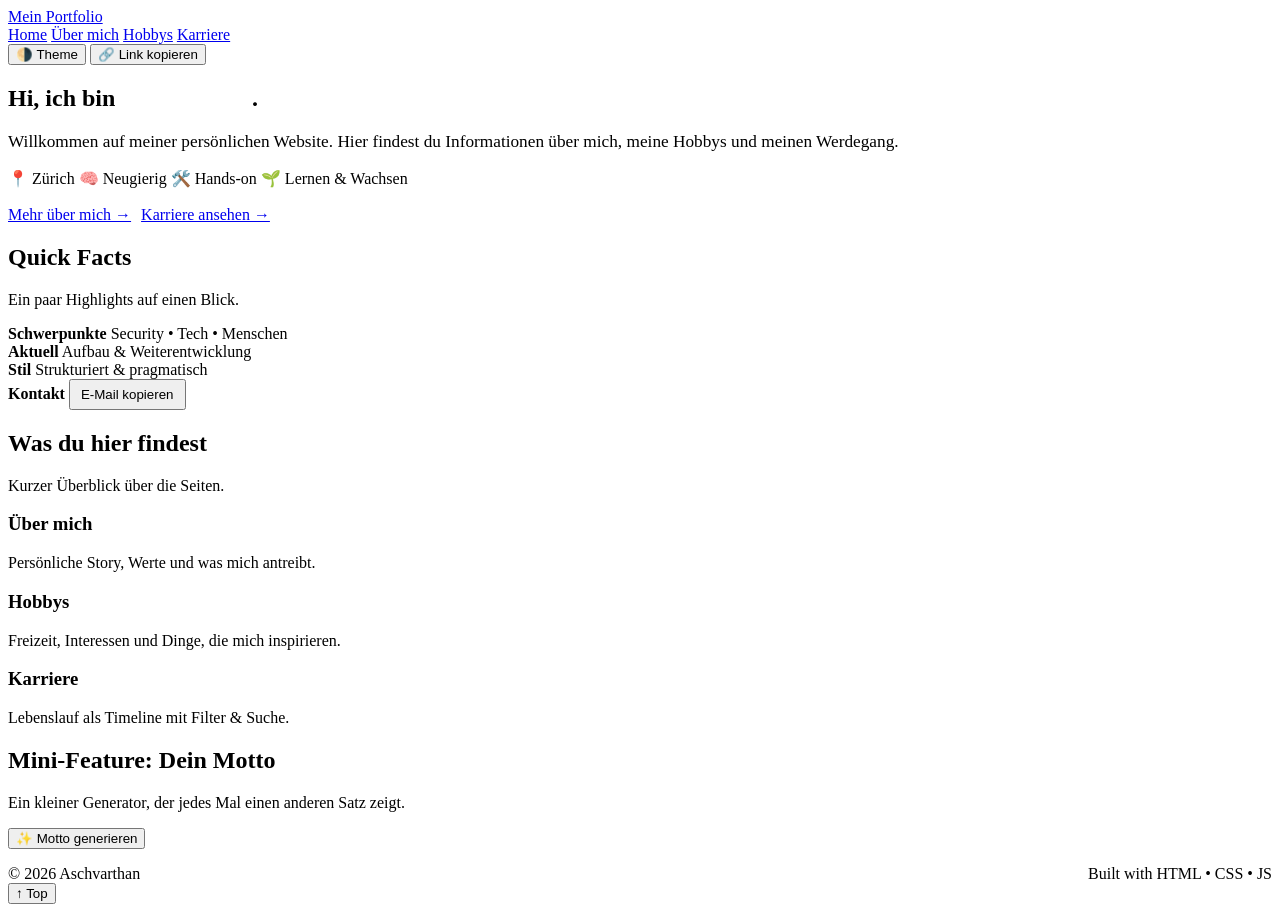
==== index.html @ a68a1aed "index.html" ====
<!doctype html>
<html lang="de-CH" data-theme="dark">
<head>
  <meta charset="utf-8" />
  <meta name="viewport" content="width=device-width, initial-scale=1" />
  <title>Portfolio • Start</title>
  <link rel="stylesheet" href="assets/styles.css" />
</head>
<body>
  <div id="progress" class="progress"></div>

  <header class="nav">
    <div class="container nav-inner">
      <a class="brand" href="index.html" aria-label="Startseite">
        <span class="dot"></span>
        <span>Mein Portfolio</span>
      </a>

      <nav class="nav-links" aria-label="Navigation">
        <a data-nav href="index.html">Home</a>
        <a data-nav href="about.html">Über mich</a>
        <a data-nav href="hobbies.html">Hobbys</a>
        <a data-nav href="career.html">Karriere</a>
      </nav>

      <div class="nav-actions">
        <button class="btn" type="button" onclick="toggleTheme()">🌗 <span>Theme</span></button>
        <button class="btn" type="button" onclick="copyText(location.href)">🔗 <span>Link kopieren</span></button>
      </div>
    </div>
  </header>

  <main class="container">
    <section class="hero">
      <div class="hero-grid">
        <div class="card">
          <div class="card-pad">
            <h1>Hi, ich bin <span style="background:linear-gradient(90deg,var(--brand),var(--brand2)); -webkit-background-clip:text; background-clip:text; color:transparent;">Aschvarthan</span>.</h1>
            <p style="font-size:1.08rem; margin-top:.9rem;">
              Willkommen auf meiner persönlichen Website. Hier findest du Informationen über mich,
              meine Hobbys und meinen Werdegang.
            </p>

            <div class="badges">
              <span class="badge">📍 Zürich</span>
              <span class="badge">🧠 Neugierig</span>
              <span class="badge">🛠️ Hands-on</span>
              <span class="badge">🌱 Lernen & Wachsen</span>
            </div>

            <div style="display:flex; gap:10px; flex-wrap:wrap; margin-top:18px;">
              <a class="btn" href="about.html">Mehr über mich →</a>
              <a class="btn" href="career.html">Karriere ansehen →</a>
            </div>
          </div>
        </div>

        <aside class="card">
          <div class="card-pad">
            <h2>Quick Facts</h2>
            <p>Ein paar Highlights auf einen Blick.</p>
            <div class="kpis">
              <div class="kpi">
                <strong>Schwerpunkte</strong>
                <span>Security • Tech • Menschen</span>
              </div>
              <div class="kpi">
                <strong>Aktuell</strong>
                <span>Aufbau & Weiterentwicklung</span>
              </div>
              <div class="kpi">
                <strong>Stil</strong>
                <span>Strukturiert & pragmatisch</span>
              </div>
              <div class="kpi">
                <strong>Kontakt</strong>
                <span><button class="btn" style="padding:6px 10px;" onclick="copyText('aschvarthan.ponniah@securitas.ch')">E-Mail kopieren</button></span>
              </div>
            </div>
          </div>
        </aside>
      </div>
    </section>

    <section class="section">
      <h2>Was du hier findest</h2>
      <p>Kurzer Überblick über die Seiten.</p>

      <div class="grid-3">
        <div class="item">
          <h3>Über mich</h3>
          <p>Persönliche Story, Werte und was mich antreibt.</p>
        </div>
        <div class="item">
          <h3>Hobbys</h3>
          <p>Freizeit, Interessen und Dinge, die mich inspirieren.</p>
        </div>
        <div class="item">
          <h3>Karriere</h3>
          <p>Lebenslauf als Timeline mit Filter & Suche.</p>
        </div>
      </div>
    </section>

    <section class="section">
      <div class="card">
        <div class="card-pad">
          <h2>Mini-Feature: Dein Motto</h2>
          <p>Ein kleiner Generator, der jedes Mal einen anderen Satz zeigt.</p>
          <button class="btn" type="button" id="mottoBtn">✨ Motto generieren</button>
          <p id="mottoOut" style="margin-top:12px; font-weight:600; color:var(--text);"></p>
        </div>
      </div>
    </section>

    <script>
      const mottos = [
        "Klarheit schlägt Komplexität.",
        "Kleine Schritte, echte Wirkung.",
        "Neugier ist mein Kompass.",
        "Sicherheit beginnt mit Vertrauen.",
        "Lernen ist ein Lifestyle."
      ];
      document.getElementById("mottoBtn").addEventListener("click", ()=>{
        const pick = mottos[Math.floor(Math.random() * mottos.length)];
        document.getElementById("mottoOut").textContent = pick;
      });
    </script>

  </main>

  <footer class="footer">
    <div class="container">
      <div style="display:flex; justify-content:space-between; gap:10px; flex-wrap:wrap;">
        <span>© <span id="y"></span> Aschvarthan</span>
        <span style="color:var(--muted);">Built with HTML • CSS • JS</span>
      </div>
    </div>
  </footer>

  <button id="toTop" class="btn to-top" type="button">↑ Top</button>
  <div id="toast" class="toast" role="status" aria-live="polite"></div>

  <script src="assets/app.js"></script>
  <script>document.getElementById("y").textContent = new Date().getFullYear();</script>
</body>
</html>
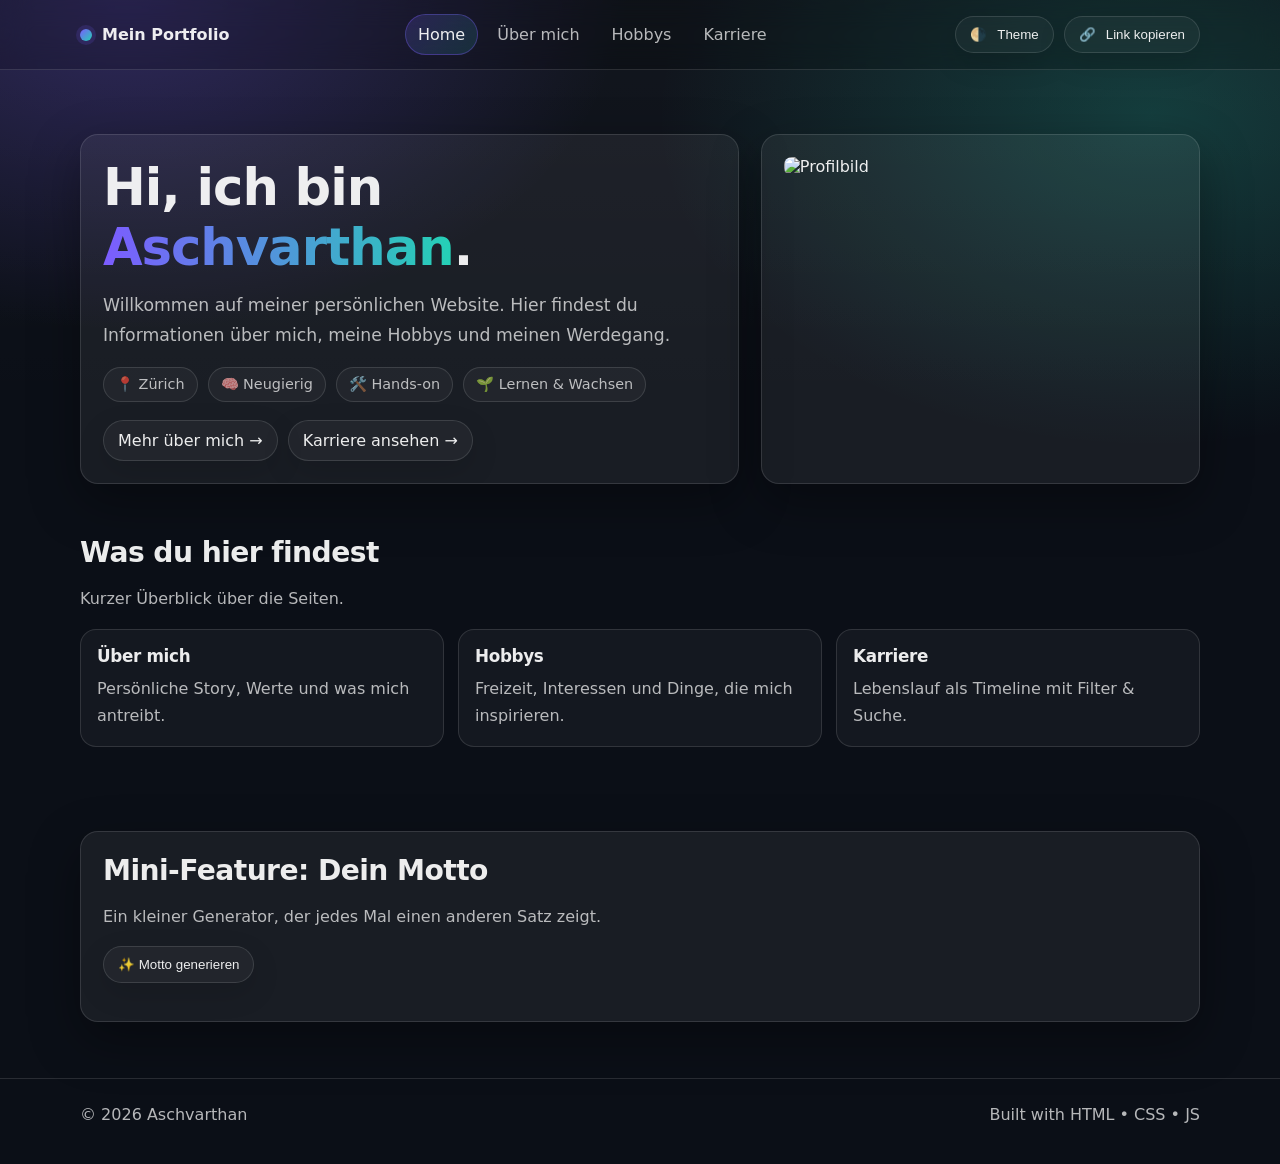
==== commit f86a5847: "Quickfacts raus Bild rein" ====
--- a/index.html
+++ b/index.html
@@ -57,26 +57,7 @@
 
         <aside class="card">
           <div class="card-pad">
-            <h2>Quick Facts</h2>
-            <p>Ein paar Highlights auf einen Blick.</p>
-            <div class="kpis">
-              <div class="kpi">
-                <strong>Schwerpunkte</strong>
-                <span>Security • Tech • Menschen</span>
-              </div>
-              <div class="kpi">
-                <strong>Aktuell</strong>
-                <span>Aufbau & Weiterentwicklung</span>
-              </div>
-              <div class="kpi">
-                <strong>Stil</strong>
-                <span>Strukturiert & pragmatisch</span>
-              </div>
-              <div class="kpi">
-                <strong>Kontakt</strong>
-                <span><button class="btn" style="padding:6px 10px;" onclick="copyText('aschvarthan.ponniah@securitas.ch')">E-Mail kopieren</button></span>
-              </div>
-            </div>
+            <img src="assets/profile.jpg" alt="Profilbild" style="width:100%; border-radius:8px; object-fit:cover;">
           </div>
         </aside>
       </div>
--- a/assets/styles.css
+++ b/assets/styles.css
@@ -0,0 +1,249 @@
+:root{
+  --bg: #0b0f17;
+  --card: rgba(255,255,255,.06);
+  --text: rgba(255,255,255,.92);
+  --muted: rgba(255,255,255,.70);
+  --line: rgba(255,255,255,.12);
+  --brand: #7c5cff;
+  --brand2: #24d1b5;
+  --shadow: 0 18px 50px rgba(0,0,0,.35);
+  --radius: 18px;
+  --max: 1120px;
+}
+
+:root[data-theme="light"]{
+  --bg: #f5f7fb;
+  --card: rgba(10,12,16,.05);
+  --text: rgba(10,12,16,.92);
+  --muted: rgba(10,12,16,.70);
+  --line: rgba(10,12,16,.12);
+  --shadow: 0 18px 50px rgba(10,12,16,.12);
+}
+
+*{ box-sizing: border-box; }
+html{ scroll-behavior:smooth; }
+body{
+  margin:0;
+  font-family: ui-sans-serif, system-ui, -apple-system, Segoe UI, Roboto, Helvetica, Arial;
+  color: var(--text);
+  background:
+    radial-gradient(900px 600px at 10% 0%, rgba(124,92,255,.28), transparent 55%),
+    radial-gradient(900px 600px at 90% 10%, rgba(36,209,181,.22), transparent 55%),
+    linear-gradient(180deg, rgba(255,255,255,.03), transparent 35%),
+    var(--bg);
+  min-height:100vh;
+}
+
+a{ color:inherit; text-decoration:none; }
+p{ line-height:1.7; color: var(--muted); }
+h1,h2,h3{ margin:0 0 .6rem 0; letter-spacing:-.02em; }
+h1{ font-size: clamp(2.2rem, 4vw, 3.4rem); }
+h2{ font-size: clamp(1.4rem, 2.2vw, 2rem); }
+h3{ font-size: 1.05rem; }
+
+.container{ width:min(var(--max), calc(100% - 40px)); margin: 0 auto; }
+
+.progress{
+  position:fixed; top:0; left:0; height:3px; width:0;
+  background: linear-gradient(90deg, var(--brand), var(--brand2));
+  z-index: 50;
+}
+
+.nav{
+  position: sticky; top: 0; z-index: 40;
+  backdrop-filter: blur(14px);
+  background: rgba(0,0,0,.18);
+  border-bottom: 1px solid var(--line);
+}
+:root[data-theme="light"] .nav{ background: rgba(245,247,251,.72); }
+
+.nav-inner{
+  display:flex; align-items:center; justify-content:space-between;
+  padding: 14px 0;
+  gap: 16px;
+}
+.brand{
+  display:flex; align-items:center; gap:10px; font-weight:700;
+}
+.dot{
+  width:12px; height:12px; border-radius:50%;
+  background: linear-gradient(135deg, var(--brand), var(--brand2));
+  box-shadow: 0 0 0 4px rgba(124,92,255,.15);
+}
+.nav-links{
+  display:flex; gap: 6px; align-items:center; flex-wrap:wrap;
+}
+.nav-links a{
+  padding: 10px 12px;
+  border-radius: 999px;
+  color: var(--muted);
+  border: 1px solid transparent;
+  transition: .2s ease;
+}
+.nav-links a:hover{
+  color: var(--text);
+  background: rgba(255,255,255,.06);
+  border-color: var(--line);
+}
+.nav-links a.active{
+  color: var(--text);
+  background: linear-gradient(135deg, rgba(124,92,255,.18), rgba(36,209,181,.14));
+  border-color: rgba(124,92,255,.35);
+}
+
+.nav-actions{ display:flex; gap:10px; align-items:center; }
+
+.btn{
+  display:inline-flex; align-items:center; justify-content:center;
+  gap:10px;
+  padding: 10px 14px;
+  border-radius: 999px;
+  border: 1px solid var(--line);
+  background: rgba(255,255,255,.04);
+  color: var(--text);
+  cursor:pointer;
+  transition: .2s ease;
+  box-shadow: 0 10px 30px rgba(0,0,0,.12);
+}
+.btn:hover{ transform: translateY(-1px); background: rgba(255,255,255,.07); }
+.btn:active{ transform: translateY(0px); }
+
+.hero{
+  padding: 64px 0 24px;
+}
+.hero-grid{
+  display:grid;
+  grid-template-columns: 1.2fr .8fr;
+  gap: 22px;
+}
+@media (max-width: 900px){
+  .hero-grid{ grid-template-columns: 1fr; }
+}
+
+.card{
+  border: 1px solid var(--line);
+  background: var(--card);
+  border-radius: var(--radius);
+  box-shadow: var(--shadow);
+  overflow:hidden;
+}
+.card-pad{ padding: 22px; }
+
+.badges{ display:flex; flex-wrap:wrap; gap:10px; margin-top: 14px; }
+.badge{
+  font-size: .9rem;
+  color: var(--muted);
+  padding: 8px 12px;
+  border: 1px solid var(--line);
+  border-radius: 999px;
+  background: rgba(255,255,255,.04);
+}
+
+.kpis{
+  display:grid;
+  grid-template-columns: repeat(2, 1fr);
+  gap: 12px;
+}
+.kpi{
+  padding: 14px;
+  border-radius: 16px;
+  border: 1px solid var(--line);
+  background: rgba(255,255,255,.04);
+}
+.kpi strong{ display:block; font-size: 1.1rem; }
+.kpi span{ color: var(--muted); font-size: .95rem; }
+
+.section{ padding: 28px 0 56px; }
+.grid-3{
+  display:grid;
+  grid-template-columns: repeat(3, 1fr);
+  gap: 14px;
+}
+@media (max-width: 900px){
+  .grid-3{ grid-template-columns: 1fr; }
+}
+
+.item{
+  padding: 16px;
+  border-radius: 16px;
+  border: 1px solid var(--line);
+  background: rgba(255,255,255,.04);
+}
+.item p{ margin: .5rem 0 0; }
+
+.footer{
+  padding: 26px 0 40px;
+  border-top: 1px solid var(--line);
+  color: var(--muted);
+}
+
+.to-top{
+  position: fixed;
+  right: 18px;
+  bottom: 18px;
+  opacity: 0;
+  transform: translateY(10px);
+  pointer-events:none;
+  transition: .2s ease;
+  z-index: 60;
+}
+.to-top.show{
+  opacity:1;
+  transform: translateY(0);
+  pointer-events:auto;
+}
+
+.toast{
+  position: fixed;
+  left: 50%;
+  bottom: 22px;
+  transform: translateX(-50%) translateY(18px);
+  opacity:0;
+  padding: 12px 14px;
+  border-radius: 999px;
+  border: 1px solid var(--line);
+  background: rgba(0,0,0,.35);
+  backdrop-filter: blur(12px);
+  transition:.22s ease;
+  z-index: 70;
+}
+:root[data-theme="light"] .toast{ background: rgba(245,247,251,.78); }
+.toast.show{ opacity:1; transform: translateX(-50%) translateY(0); }
+
+.filters{
+  display:flex; flex-wrap:wrap; gap: 10px;
+  margin: 14px 0 0;
+}
+.input{
+  padding: 10px 12px;
+  border-radius: 12px;
+  border: 1px solid var(--line);
+  background: rgba(255,255,255,.04);
+  color: var(--text);
+  min-width: 220px;
+  outline: none;
+}
+.select{
+  padding: 10px 12px;
+  border-radius: 12px;
+  border: 1px solid var(--line);
+  background: rgba(255,255,255,.04);
+  color: var(--text);
+  outline: none;
+}
+.timeline{ display:grid; gap: 12px; margin-top: 14px; }
+.timeline .entry{
+  padding: 16px;
+  border-radius: 16px;
+  border: 1px solid var(--line);
+  background: rgba(255,255,255,.04);
+}
+.meta{ display:flex; gap:10px; flex-wrap:wrap; color: var(--muted); font-size:.95rem; }
+.pill{
+  font-size: .85rem;
+  padding: 6px 10px;
+  border-radius: 999px;
+  border: 1px solid var(--line);
+  background: rgba(255,255,255,.04);
+  color: var(--muted);
+}
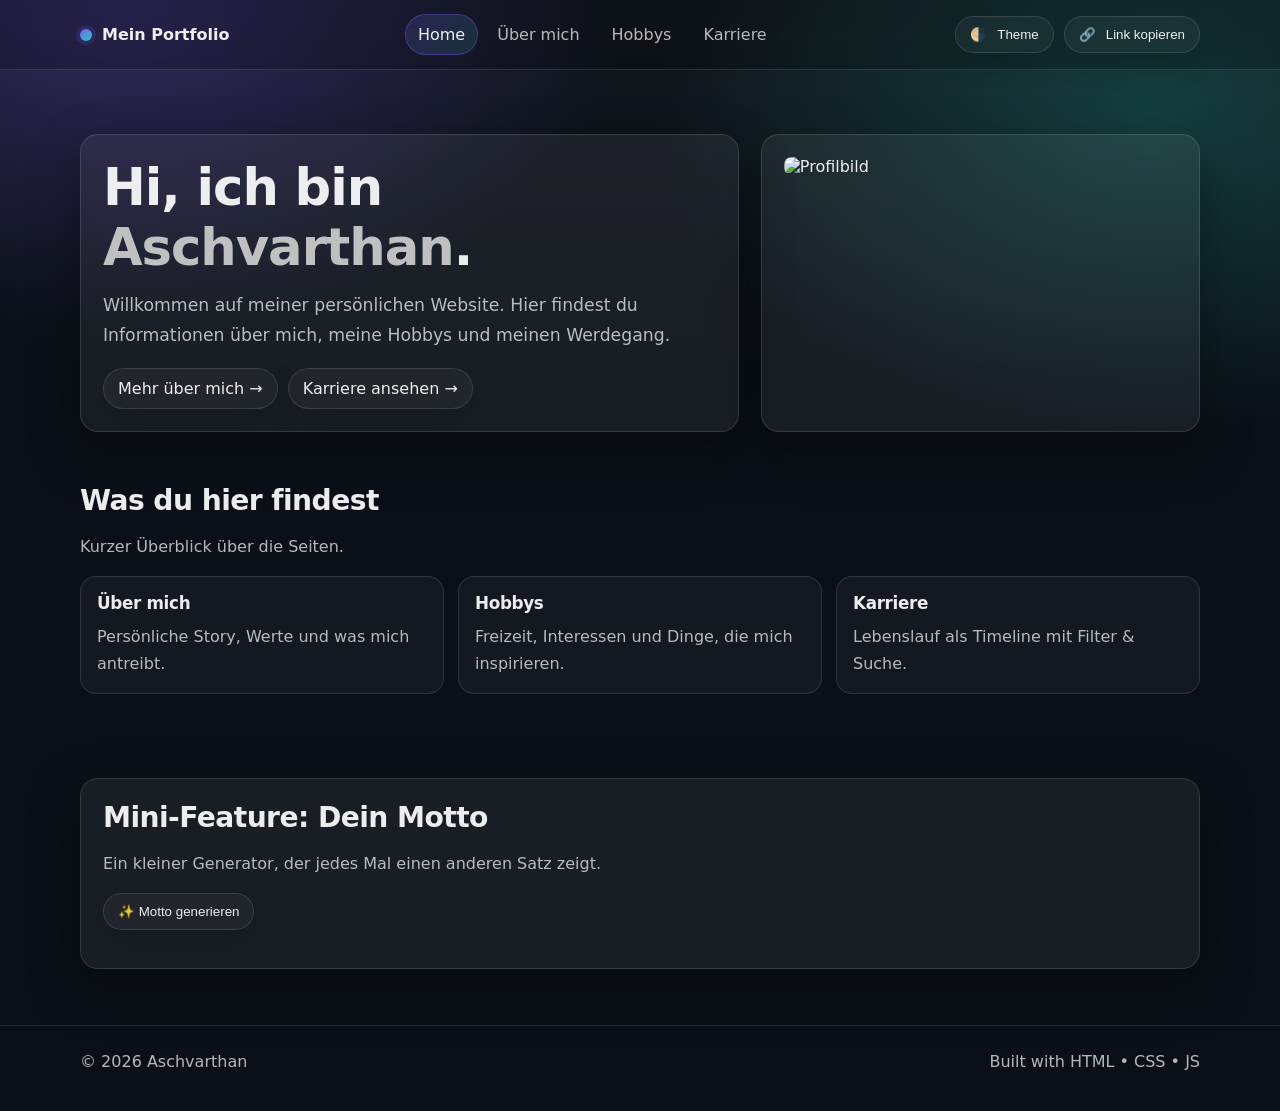
==== commit db2eeb2d: "bereinigungen" ====
--- a/index.html
+++ b/index.html
@@ -35,18 +35,11 @@
       <div class="hero-grid">
         <div class="card">
           <div class="card-pad">
-            <h1>Hi, ich bin <span style="background:linear-gradient(90deg,var(--brand),var(--brand2)); -webkit-background-clip:text; background-clip:text; color:transparent;">Aschvarthan</span>.</h1>
+            <h1>Hi, ich bin <span style="color: #C0C0C0;">Aschvarthan</span>.</h1>
             <p style="font-size:1.08rem; margin-top:.9rem;">
               Willkommen auf meiner persönlichen Website. Hier findest du Informationen über mich,
               meine Hobbys und meinen Werdegang.
             </p>
-
-            <div class="badges">
-              <span class="badge">📍 Zürich</span>
-              <span class="badge">🧠 Neugierig</span>
-              <span class="badge">🛠️ Hands-on</span>
-              <span class="badge">🌱 Lernen & Wachsen</span>
-            </div>
 
             <div style="display:flex; gap:10px; flex-wrap:wrap; margin-top:18px;">
               <a class="btn" href="about.html">Mehr über mich →</a>
--- a/assets/styles.css
+++ b/assets/styles.css
@@ -129,29 +129,7 @@
 }
 .card-pad{ padding: 22px; }
 
-.badges{ display:flex; flex-wrap:wrap; gap:10px; margin-top: 14px; }
-.badge{
-  font-size: .9rem;
-  color: var(--muted);
-  padding: 8px 12px;
-  border: 1px solid var(--line);
-  border-radius: 999px;
-  background: rgba(255,255,255,.04);
-}
-
-.kpis{
-  display:grid;
-  grid-template-columns: repeat(2, 1fr);
-  gap: 12px;
-}
-.kpi{
-  padding: 14px;
-  border-radius: 16px;
-  border: 1px solid var(--line);
-  background: rgba(255,255,255,.04);
-}
-.kpi strong{ display:block; font-size: 1.1rem; }
-.kpi span{ color: var(--muted); font-size: .95rem; }
+
 
 .section{ padding: 28px 0 56px; }
 .grid-3{
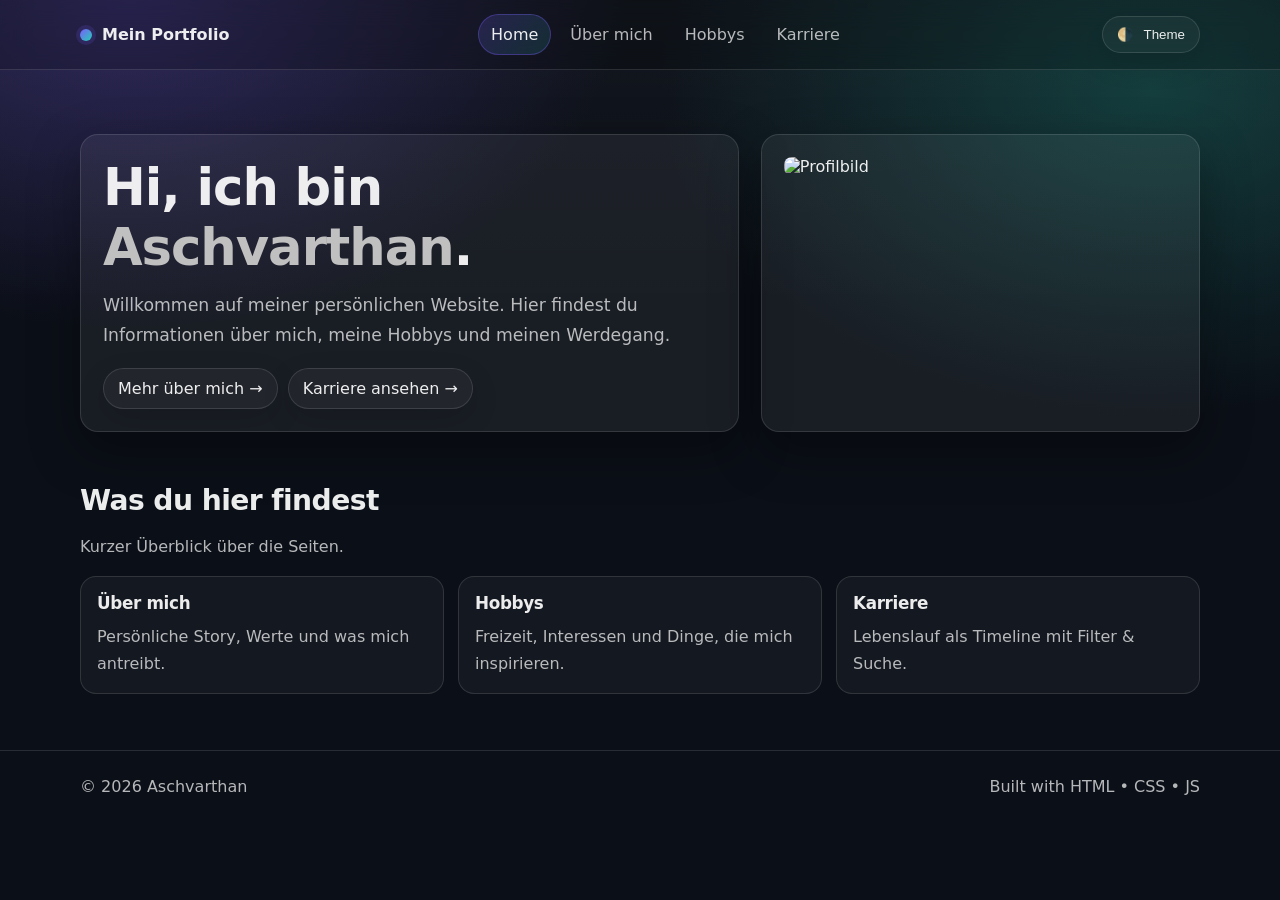
==== commit 4c35110b: "bereinigungen Home/Aboutme" ====
--- a/index.html
+++ b/index.html
@@ -25,7 +25,6 @@
 
       <div class="nav-actions">
         <button class="btn" type="button" onclick="toggleTheme()">🌗 <span>Theme</span></button>
-        <button class="btn" type="button" onclick="copyText(location.href)">🔗 <span>Link kopieren</span></button>
       </div>
     </div>
   </header>
@@ -76,30 +75,7 @@
       </div>
     </section>
 
-    <section class="section">
-      <div class="card">
-        <div class="card-pad">
-          <h2>Mini-Feature: Dein Motto</h2>
-          <p>Ein kleiner Generator, der jedes Mal einen anderen Satz zeigt.</p>
-          <button class="btn" type="button" id="mottoBtn">✨ Motto generieren</button>
-          <p id="mottoOut" style="margin-top:12px; font-weight:600; color:var(--text);"></p>
-        </div>
-      </div>
-    </section>
 
-    <script>
-      const mottos = [
-        "Klarheit schlägt Komplexität.",
-        "Kleine Schritte, echte Wirkung.",
-        "Neugier ist mein Kompass.",
-        "Sicherheit beginnt mit Vertrauen.",
-        "Lernen ist ein Lifestyle."
-      ];
-      document.getElementById("mottoBtn").addEventListener("click", ()=>{
-        const pick = mottos[Math.floor(Math.random() * mottos.length)];
-        document.getElementById("mottoOut").textContent = pick;
-      });
-    </script>
 
   </main>
 
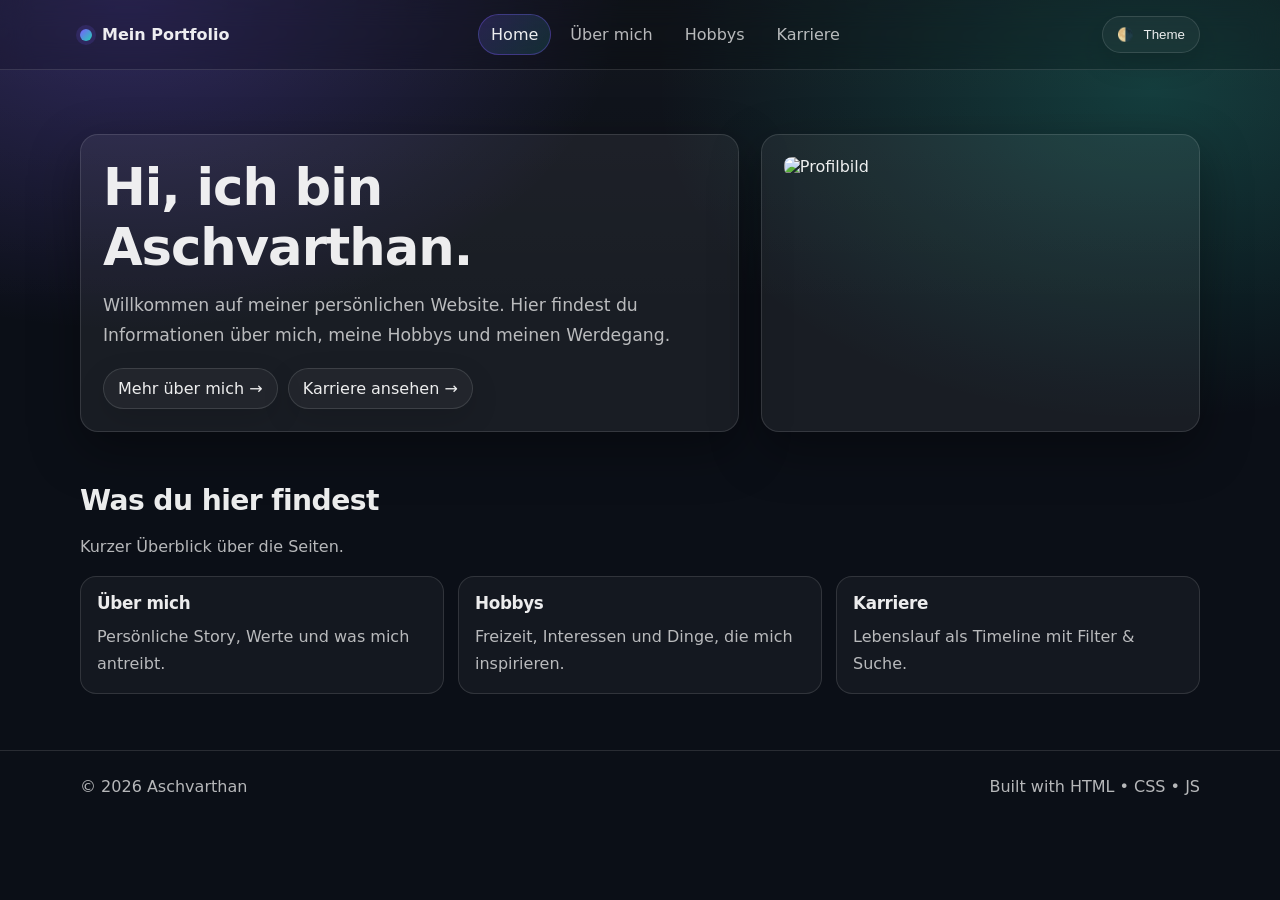
==== commit bf63e5bf: "farbe für name" ====
--- a/index.html
+++ b/index.html
@@ -34,7 +34,7 @@
       <div class="hero-grid">
         <div class="card">
           <div class="card-pad">
-            <h1>Hi, ich bin <span style="color: #C0C0C0;">Aschvarthan</span>.</h1>
+            <h1>Hi, ich bin <span class="colorful-name">Aschvarthan</span>.</h1>
             <p style="font-size:1.08rem; margin-top:.9rem;">
               Willkommen auf meiner persönlichen Website. Hier findest du Informationen über mich,
               meine Hobbys und meinen Werdegang.
--- a/assets/styles.css
+++ b/assets/styles.css
@@ -225,3 +225,15 @@
   background: rgba(255,255,255,.04);
   color: var(--muted);
 }
+
+.colorful-name{
+  animation: colorShift 2.5s infinite;
+}
+
+@keyframes colorShift{
+  0%{ color: #FF6B6B; }
+  25%{ color: #4ECDC4; }
+  50%{ color: #FFE66D; }
+  75%{ color: #95E1D3; }
+  100%{ color: #FF6B6B; }
+}
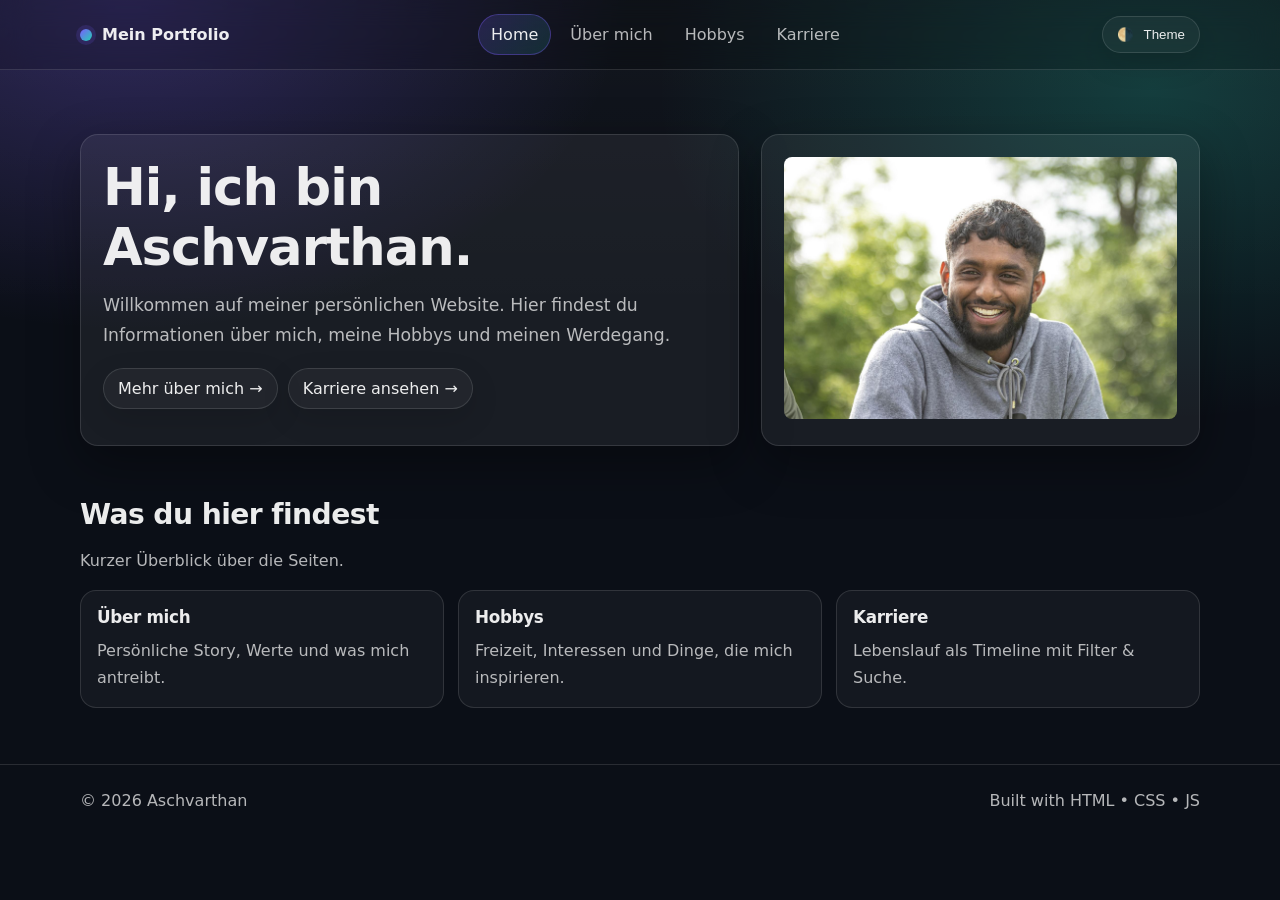
==== commit 84cbc1c3: "Toast function deleted" ====
--- a/index.html
+++ b/index.html
@@ -89,7 +89,6 @@
   </footer>
 
   <button id="toTop" class="btn to-top" type="button">↑ Top</button>
-  <div id="toast" class="toast" role="status" aria-live="polite"></div>
 
   <script src="assets/app.js"></script>
   <script>document.getElementById("y").textContent = new Date().getFullYear();</script>
--- a/assets/styles.css
+++ b/assets/styles.css
@@ -171,22 +171,6 @@
   pointer-events:auto;
 }
 
-.toast{
-  position: fixed;
-  left: 50%;
-  bottom: 22px;
-  transform: translateX(-50%) translateY(18px);
-  opacity:0;
-  padding: 12px 14px;
-  border-radius: 999px;
-  border: 1px solid var(--line);
-  background: rgba(0,0,0,.35);
-  backdrop-filter: blur(12px);
-  transition:.22s ease;
-  z-index: 70;
-}
-:root[data-theme="light"] .toast{ background: rgba(245,247,251,.78); }
-.toast.show{ opacity:1; transform: translateX(-50%) translateY(0); }
 
 .filters{
   display:flex; flex-wrap:wrap; gap: 10px;
